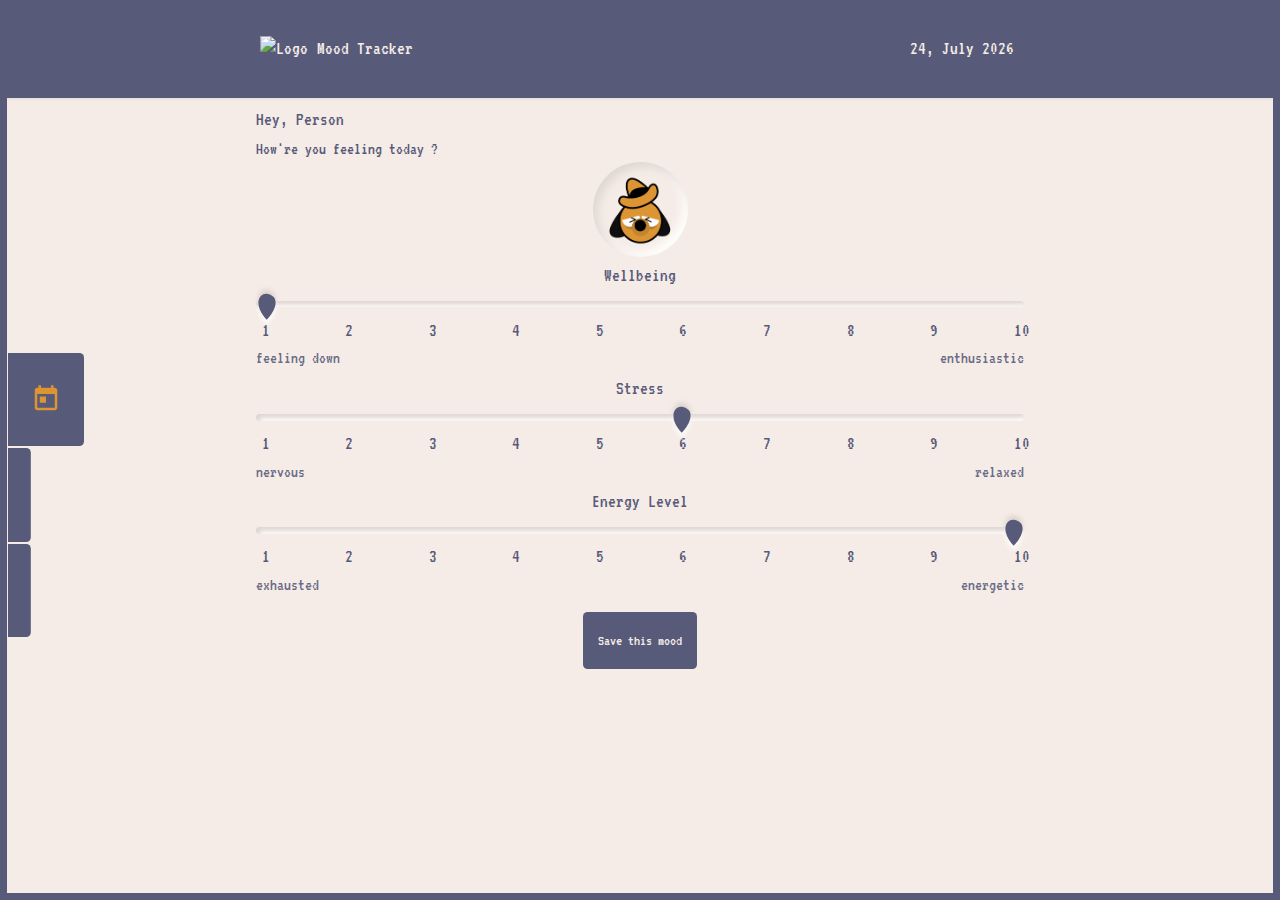
==== index.html @ 9d6a7273 "reduce info height" ====
<!DOCTYPE html><html lang="en"><head>
  <meta charset="UTF-8">
  <meta name="viewport" content="width=device-width, initial-scale=1.0">
  <meta http-equiv="X-UA-Compatible" content="ie=edge">
  <meta name="theme-color" content="#585a79">
  <link rel="stylesheet" href="styles/style.css">
  <meta name="description" content="Track your mood with this web app">

  <title>Mood Tracker</title>
  <link rel="manifest" href="manifest.json">
<!-- 
  <meta name="apple-mobile-web-app-status-bar-style" content="black-translucent" />
  <meta name="apple-mobile-web-app-title" content="Mood Tracker" />
  <meta name="apple-mobile-web-app-capable" content="yes" />
  <link rel="apple-touch-icon" sizes="57x57" href="images/mobile/apple-icon-57x57.png" />
  <link rel="apple-touch-icon" sizes="60x60" href="images/mobile/apple-icon-60x60.png" />
  <link rel="apple-touch-icon" sizes="72x72" href="images/mobile/apple-icon-72x72.png" />
  <link rel="apple-touch-icon" sizes="76x76" href="images/mobile/apple-icon-76x76.png" />
  <link rel="apple-touch-icon" sizes="114x114" href="images/mobile/apple-icon-114x114.png" />
  <link rel="apple-touch-icon" sizes="120x120" href="images/mobile/apple-icon-120x120.png" />
  <link rel="apple-touch-icon" sizes="144x144" href="images/mobile/apple-icon-144x144.png" />
  <link rel="apple-touch-icon" sizes="152x152" href="images/mobile/apple-icon-152x152.png" />
  <link rel="apple-touch-icon" sizes="180x180" href="images/mobile/apple-icon-180x180.png" />
  <link rel="icon" type="image/png" sizes="192x192" href="images/mobile/android-icon-192x192.png" />
  <link rel="icon" type="image/png" sizes="32x32" href="images/mobile/favicon-32x32.png" />
  <link rel="icon" type="image/png" sizes="96x96" href="images/mobile/favicon-96x96.png" />
  <link rel="icon" type="image/png" sizes="16x16" href="images/mobile/favicon-16x16.png" />
  <meta name="msapplication-TileColor" content="#ffffff" />
  <meta name="msapplication-TileImage" content="images/mobile/ms-icon-144x144.png" />

-->
  <link rel="shortcut icon" type="image/x-icon" href="./favicon.ico">
  <link rel="icon" type="image/x-icon" href="./favicon.ico">


   

  <meta property="og:image" content="./images/thumbnail.png">
  <meta property="og:type" content="website">
  <meta property="og:url" content="https://moodtracker.tk">
  <meta property="og:title" content="Mood Tracker">
  <meta property="og:description" content="Track your mood">
  <meta name="twitter:card" content="Mood Tracker">
  <meta name="twitter:site" content="@nelioyann">
  <meta name="twitter:creator" content="@nelioyann">


<link rel="icon" type="image/png" sizes="196x196" href="images/icons/favicon-196.png">

<link rel="apple-touch-icon" href="images/icons/apple-icon-180.png">

<meta name="apple-mobile-web-app-capable" content="yes">

<link rel="apple-touch-startup-image" href="images/icons/apple-splash-2048-2732.jpg" media="(device-width: 1024px) and (device-height: 1366px) and (-webkit-device-pixel-ratio: 2) and (orientation: portrait)">
<link rel="apple-touch-startup-image" href="images/icons/apple-splash-2732-2048.jpg" media="(device-width: 1024px) and (device-height: 1366px) and (-webkit-device-pixel-ratio: 2) and (orientation: landscape)">
<link rel="apple-touch-startup-image" href="images/icons/apple-splash-1668-2388.jpg" media="(device-width: 834px) and (device-height: 1194px) and (-webkit-device-pixel-ratio: 2) and (orientation: portrait)">
<link rel="apple-touch-startup-image" href="images/icons/apple-splash-2388-1668.jpg" media="(device-width: 834px) and (device-height: 1194px) and (-webkit-device-pixel-ratio: 2) and (orientation: landscape)">
<link rel="apple-touch-startup-image" href="images/icons/apple-splash-1536-2048.jpg" media="(device-width: 768px) and (device-height: 1024px) and (-webkit-device-pixel-ratio: 2) and (orientation: portrait)">
<link rel="apple-touch-startup-image" href="images/icons/apple-splash-2048-1536.jpg" media="(device-width: 768px) and (device-height: 1024px) and (-webkit-device-pixel-ratio: 2) and (orientation: landscape)">
<link rel="apple-touch-startup-image" href="images/icons/apple-splash-1668-2224.jpg" media="(device-width: 834px) and (device-height: 1112px) and (-webkit-device-pixel-ratio: 2) and (orientation: portrait)">
<link rel="apple-touch-startup-image" href="images/icons/apple-splash-2224-1668.jpg" media="(device-width: 834px) and (device-height: 1112px) and (-webkit-device-pixel-ratio: 2) and (orientation: landscape)">
<link rel="apple-touch-startup-image" href="images/icons/apple-splash-1620-2160.jpg" media="(device-width: 810px) and (device-height: 1080px) and (-webkit-device-pixel-ratio: 2) and (orientation: portrait)">
<link rel="apple-touch-startup-image" href="images/icons/apple-splash-2160-1620.jpg" media="(device-width: 810px) and (device-height: 1080px) and (-webkit-device-pixel-ratio: 2) and (orientation: landscape)">
<link rel="apple-touch-startup-image" href="images/icons/apple-splash-1284-2778.jpg" media="(device-width: 428px) and (device-height: 926px) and (-webkit-device-pixel-ratio: 3) and (orientation: portrait)">
<link rel="apple-touch-startup-image" href="images/icons/apple-splash-2778-1284.jpg" media="(device-width: 428px) and (device-height: 926px) and (-webkit-device-pixel-ratio: 3) and (orientation: landscape)">
<link rel="apple-touch-startup-image" href="images/icons/apple-splash-1170-2532.jpg" media="(device-width: 390px) and (device-height: 844px) and (-webkit-device-pixel-ratio: 3) and (orientation: portrait)">
<link rel="apple-touch-startup-image" href="images/icons/apple-splash-2532-1170.jpg" media="(device-width: 390px) and (device-height: 844px) and (-webkit-device-pixel-ratio: 3) and (orientation: landscape)">
<link rel="apple-touch-startup-image" href="images/icons/apple-splash-1125-2436.jpg" media="(device-width: 375px) and (device-height: 812px) and (-webkit-device-pixel-ratio: 3) and (orientation: portrait)">
<link rel="apple-touch-startup-image" href="images/icons/apple-splash-2436-1125.jpg" media="(device-width: 375px) and (device-height: 812px) and (-webkit-device-pixel-ratio: 3) and (orientation: landscape)">
<link rel="apple-touch-startup-image" href="images/icons/apple-splash-1242-2688.jpg" media="(device-width: 414px) and (device-height: 896px) and (-webkit-device-pixel-ratio: 3) and (orientation: portrait)">
<link rel="apple-touch-startup-image" href="images/icons/apple-splash-2688-1242.jpg" media="(device-width: 414px) and (device-height: 896px) and (-webkit-device-pixel-ratio: 3) and (orientation: landscape)">
<link rel="apple-touch-startup-image" href="images/icons/apple-splash-828-1792.jpg" media="(device-width: 414px) and (device-height: 896px) and (-webkit-device-pixel-ratio: 2) and (orientation: portrait)">
<link rel="apple-touch-startup-image" href="images/icons/apple-splash-1792-828.jpg" media="(device-width: 414px) and (device-height: 896px) and (-webkit-device-pixel-ratio: 2) and (orientation: landscape)">
<link rel="apple-touch-startup-image" href="images/icons/apple-splash-1242-2208.jpg" media="(device-width: 414px) and (device-height: 736px) and (-webkit-device-pixel-ratio: 3) and (orientation: portrait)">
<link rel="apple-touch-startup-image" href="images/icons/apple-splash-2208-1242.jpg" media="(device-width: 414px) and (device-height: 736px) and (-webkit-device-pixel-ratio: 3) and (orientation: landscape)">
<link rel="apple-touch-startup-image" href="images/icons/apple-splash-750-1334.jpg" media="(device-width: 375px) and (device-height: 667px) and (-webkit-device-pixel-ratio: 2) and (orientation: portrait)">
<link rel="apple-touch-startup-image" href="images/icons/apple-splash-1334-750.jpg" media="(device-width: 375px) and (device-height: 667px) and (-webkit-device-pixel-ratio: 2) and (orientation: landscape)">
<link rel="apple-touch-startup-image" href="images/icons/apple-splash-640-1136.jpg" media="(device-width: 320px) and (device-height: 568px) and (-webkit-device-pixel-ratio: 2) and (orientation: portrait)">
<link rel="apple-touch-startup-image" href="images/icons/apple-splash-1136-640.jpg" media="(device-width: 320px) and (device-height: 568px) and (-webkit-device-pixel-ratio: 2) and (orientation: landscape)">
<!-- Favicomatic -->

<link rel="icon" type="image/png" href="favicon-32x32.png" sizes="32x32" />
<link rel="icon" type="image/png" href="favicon-16x16.png" sizes="16x16" />
</head>

<body class="flex flex-ai-c flex-jc-c">
  <div class="container flex flex-d-c">
    <header class="header container__section flex flex-jc-c">
      <div class="header__banner flex flex-ai-c flex-jc-sb">
        <div class="header__banner__logo flex flex-ai-c">
          <img data-tab="today" class="header__banner__logo__image nav__link" src="./images/logo.svg" alt="Logo">
          <h1 class="header__banner__logo__brand ">Mood Tracker</h1>
        </div>
        <div class="header__banner__date logo_text header_date"></div>
      </div>

    </header>


    <main class="main flex flex-d-c flex-ai-c container__section">
      <div class="tabs tab-primary tab__today flex flex-d-c">
        <div class="tab__today__overlay">
          <div class="quote overlay_contents">
            <h4 class="quote__headings">Quote of the day</h4>
            <blockquote class="quote__citation"></blockquote>
            <div class="quote__author overlay_author">----</div>
            <span class="quote__close close_overlay">x</span>
          </div>
          <!-- <iframe src='https://my.spline.design/thisisfine-4e3aa9057db4171671eb6fd4aec4f048/' frameborder='0' width='100%' height='100%'></iframe> -->
        </div>
        
        <div class="tab__today__greetings header_contents">
          <div class="greetings">
            <h1 class="greetings__title hide-for-mobile-small">
              Hey, <span class="greetings__title__pseudo">-----</span>
            </h1>
            <span class="greetings__text"> How're you feeling today ?</span>
          </div>
          
        </div>
        <div class="mood__preview">
          <div id="mood_images" class="mood__preview__images">
            <img class="mood__image" src="./images/dog1.png" alt="dog1">
            <img class="mood__image" src="./images/dog2.png" alt="dog2">
            <img class="mood__image" src="./images/dog3.png" alt="dog3">
            <img class="mood__image" src="./images/dog4.png" alt="dog4">
            <img class="mood__image" src="./images/dog5.png" alt="dog5">
            <img class="mood__image" src="./images/dog6.png" alt="dog6">
            <img class="mood__image" src="./images/dog7.png" alt="dog7">
            <img class="mood__image" src="./images/dog8.png" alt="dog8">
            <img class="mood__image" src="./images/dog9.png" alt="dog9">
            <img class="mood__image" src="./images/dog10.png" alt="dog10">
          </div>
        </div>
        <form class="mood__form">
          <div class="sliders">
            <label class="sliders__question" for="wellness">Wellbeing</label>
            <input class="sliders__input wellness" type="range" value="1" name="wellness" id="wellness" min="1" max="10" step="1">
            <ul class="sliders__numbers flex flex-jc-sb">
              <li>1</li>
              <li>2</li>
              <li>3</li>
              <li>4</li>
              <li>5</li>
              <li>6</li>
              <li>7</li>
              <li>8</li>
              <li>9</li>
              <li>10</li>
            </ul>
            <div class="sliders__labels flex flex-jc-sb">
              <span>feeling down</span>
              <span>enthusiastic</span>
            </div>
            <label class="sliders__question" for="stability">Stress</label>
            <input class="sliders__input slider stability" type="range" name="stability" id="stability" min="1" max="10" step="1">
            <ul class="sliders__numbers flex flex-jc-sb">
              <li>1</li>
              <li>2</li>
              <li>3</li>
              <li>4</li>
              <li>5</li>
              <li>6</li>
              <li>7</li>
              <li>8</li>
              <li>9</li>
              <li>10</li>
            </ul>
            <div class="sliders__labels flex flex-jc-sb">
              <span>nervous</span>
              <span>relaxed</span>
            </div>
            <label class="sliders__question" for="construction">Energy Level</label>
            <input class="sliders__input construction" type="range" name="construction" value="10" id="construction" min="1" max="10" step="1">
            <ul class="sliders__numbers flex flex-jc-sb">
              <li>1</li>
              <li>2</li>
              <li>3</li>
              <li>4</li>
              <li>5</li>
              <li>6</li>
              <li>7</li>
              <li>8</li>
              <li>9</li>
              <li>10</li>
            </ul>
            <div class="sliders__labels flex flex-jc-sb">
              <span>exhausted</span>
              <span>energetic</span>
            </div>
            
          </div>
          <button class="mood__form__button">Save this mood</button>
        </form>
      </div>
      <div class="tabs tab-secondary tab__history">
        <div class="tabs__content tab__history__contents">
          No entry yet for this month. Save your mood today to see more details here
        </div>
      </div>
      <div class="tabs tab-secondary tab__info">
        <div class="tabs__content">

          <h4>
            The current pseudo is 
            <span class="tab__info__pseudo_text">Moody</span>
            <form class="tab__info__pseudo_form">
              <input type="text" class="tab__info__pseudo_input" placeholder="insert">
            </form>
            <div>

              Can I change it?
            </div>
          </h4>
          <p>
            You can change your pseudo by clicking on the underlined alias above 
          </p>
          <p>The results of this mood tracker are for reference only and do not rely on any scientific findings. </p>
          <!-- <h4>Community (coming soon)</h4> -->
          <!-- <p>Share your mood and see how others feel today</p> -->
          <h4>Install this app on your device </h4>
          <h5>On Android or Desktop</h5>
          <div class="pwa_access">
            <button class="pwa_access__button install_prompt">Install on device</button>
            <button class="pwa_access__button push_prompt">Allow Push Notifications</button>
          </div>
          <h5>On IOS</h5>
          <ol>
            <li>Tap the Share button in Safari.</li>
            <li>Tap the icon labeled "Add to Home Screen"</li>
          </ol>
          
          <h4>Copyright</h4>
          <p>© 2020-2021 <a class="copyright__link highlighted" rel="noopener" target="_blank" href="https://yannicknana.fr">Yannick Nana</a>.  All rights reserved.</p>
        </div>
      </div>
      <!-- <canvas class="weekChart"></canvas> -->
    </main>

    <nav class="navigation container__section">
      <div class="nav__link flex flex-d-c flex-ai-c flex-jc-c nav__link--active nav__link__today" data-tab="today">
        <svg class="nav__icon" data-tab="today" xmlns="http://www.w3.org/2000/svg" height="24" viewBox="0 0 24 24" width="24"><path d="M0 0h24v24H0z" fill="none"></path><path d="M19 3h-1V1h-2v2H8V1H6v2H5c-1.11 0-1.99.9-1.99 2L3 19c0 1.1.89 2 2 2h14c1.1 0 2-.9 2-2V5c0-1.1-.9-2-2-2zm0 16H5V8h14v11zM7 10h5v5H7z"></path></svg>
        <span class="nav__text" data-tab="today">Today</span>
      </div>
      <div class="nav__link flex flex-d-c flex-ai-c flex-jc-c nav__link__history" data-tab="history">
        <svg class="nav__icon" data-tab="history" xmlns="http://www.w3.org/2000/svg" enable-background="new 0 0 24 24" height="24" viewBox="0 0 24 24" width="24"><g><rect fill="none" height="24" width="24"></rect></g><g><g><g><path d="M23,8c0,1.1-0.9,2-2,2c-0.18,0-0.35-0.02-0.51-0.07l-3.56,3.55C16.98,13.64,17,13.82,17,14c0,1.1-0.9,2-2,2s-2-0.9-2-2 c0-0.18,0.02-0.36,0.07-0.52l-2.55-2.55C10.36,10.98,10.18,11,10,11s-0.36-0.02-0.52-0.07l-4.55,4.56C4.98,15.65,5,15.82,5,16 c0,1.1-0.9,2-2,2s-2-0.9-2-2s0.9-2,2-2c0.18,0,0.35,0.02,0.51,0.07l4.56-4.55C8.02,9.36,8,9.18,8,9c0-1.1,0.9-2,2-2s2,0.9,2,2 c0,0.18-0.02,0.36-0.07,0.52l2.55,2.55C14.64,12.02,14.82,12,15,12s0.36,0.02,0.52,0.07l3.55-3.56C19.02,8.35,19,8.18,19,8 c0-1.1,0.9-2,2-2S23,6.9,23,8z"></path></g></g></g></svg>
        <span class="nav__text" data-tab="history">History</span>
      </div>
      <div class="nav__link flex flex-d-c flex-ai-c flex-jc-c nav__link__info" data-tab="info">
        <svg class="nav__icon" data-tab="info" xmlns="http://www.w3.org/2000/svg" height="24" viewBox="0 0 24 24" width="24"><path d="M0 0h24v24H0z" fill="none"></path><path d="M12 2C6.48 2 2 6.48 2 12s4.48 10 10 10 10-4.48 10-10S17.52 2 12 2zm1 15h-2v-6h2v6zm0-8h-2V7h2v2z"></path></svg>
        <span class="nav__text" data-tab="info">Info</span>
      </div>

    </nav>
  </div>
  <!-- The core Firebase JS SDK is always required and must be listed first -->
<script src="https://www.gstatic.com/firebasejs/7.19.1/firebase-app.js"></script>

<!-- TODO: Add SDKs for Firebase products that you want to use
     https://firebase.google.com/docs/web/setup#available-libraries -->
<!-- <script src="https://www.gstatic.com/firebasejs/7.19.1/firebase-analytics.js"></script> -->

<script>
  // Your web app's Firebase configuration
  var firebaseConfig = {
    apiKey: "AIzaSyCIVRHzGGcAbhPeOzAudc_d3sImjZaZi4A",
    authDomain: "mood-tracker-f7525.firebaseapp.com",
    databaseURL: "https://mood-tracker-f7525.firebaseio.com",
    projectId: "mood-tracker-f7525",
    storageBucket: "mood-tracker-f7525.appspot.com",
    messagingSenderId: "425666970841",
    appId: "1:425666970841:web:a3d7d02accd44c4774eac8",
    measurementId: "G-JX0FQ9QLYF"
  };
  // Initialize Firebase
  firebase.initializeApp(firebaseConfig);
  // firebase.analytics();
</script>
  <script defer="" src="./scripts/app.js"></script>
  <script defer="" src="./scripts/dependencies/chart.min.js"></script>
  <script defer="" src="./scripts/script.js"></script>
  <script defer="" src="./scripts/quotes.js"></script>
  <script defer="" src="./scripts/push.js"></script>



</body></html>
---- styles/style.css ----
@font-face {
  font-family: "Patrick Hand";
  src: url(../fonts/patrick.ttf);
  font-display: swap;
}

@font-face {
  font-family: "Roboto";
  src: url(../fonts/roboto.ttf);
  font-display: swap;
}

@font-face {
  font-family: "VT323";
  src: url(../fonts/VT323-Regular.ttf);
  font-display: swap;
}

@font-face {
  font-family: "PTSans";
  src: url(../fonts/PTSans-Regular.ttf);
  font-display: swap;
}

@media screen and (min-width: 320px) {
  :root {
    font-size: 14px;
  }
}

@media screen and (min-width: 375px) {
  :root {
    font-size: 16px;
  }
}

@media screen and (min-width: 768px) {
  :root {
    font-size: 18px;
  }
}

@media screen and (min-width: 1024px) {
  :root {
    font-size: 19px;
  }
}

*, *::before, *::after {
  -webkit-box-sizing: border-box;
          box-sizing: border-box;
}

html {
  overflow-x: hidden;
  margin: 0;
  padding: 0;
}

body {
  margin: 0;
  padding: 0;
  line-height: 1.4;
  width: 100vw;
  overflow: hidden;
  min-height: 100vh;
  color: #f5ece7;
  background-color: #585a79;
}

.flex {
  display: -webkit-box;
  display: -ms-flexbox;
  display: flex;
}

.flex-jc-c {
  -webkit-box-pack: center;
      -ms-flex-pack: center;
          justify-content: center;
}

.flex-jc-sb {
  -webkit-box-pack: justify;
      -ms-flex-pack: justify;
          justify-content: space-between;
}

.flex-ai-c {
  -webkit-box-align: center;
      -ms-flex-align: center;
          align-items: center;
}

.flex-d-c {
  -webkit-box-orient: vertical;
  -webkit-box-direction: normal;
      -ms-flex-direction: column;
          flex-direction: column;
}

button {
  border: none;
}

ul {
  padding: 0;
  list-style-type: none;
}

button, .button {
  font-family: VT323, cursive;
  position: relative;
  display: inline-block;
  padding: 0.8rem 2rem;
  border: 0;
  border-radius: 50px;
  cursor: pointer;
  background-color: #585a79;
  color: #f5ece7;
  font-weight: 400;
  -webkit-transition: opacity 300ms ease-in-out;
  transition: opacity 300ms ease-in-out;
  overflow: hidden;
}

button::before, .button::before {
  content: "";
  position: absolute;
  top: 0;
  right: 0;
  bottom: 0;
  left: 0;
  background-color: rgba(255, 255, 255, 0.25);
  opacity: 0;
  -webkit-transition: opacity 150ms ease-in-out;
  transition: opacity 150ms ease-in-out;
}

button:hover::before, .button:hover::before {
  opacity: 1;
}

@media screen and (max-width: 375px) {
  .hide-for-mobile {
    display: none;
  }
}

@media screen and (max-width: 320px) {
  .hide-for-mobile-small {
    display: none;
  }
}

@media screen and (min-width: 1024px) {
  .hide-for-desktop {
    display: none;
  }
}

.header {
  background-color: #585a79;
  color: #f5ece7;
  top: 0;
  width: 100%;
  -webkit-box-shadow: 0 1px 3px rgba(88, 90, 121, 0.1);
          box-shadow: 0 1px 3px rgba(88, 90, 121, 0.1);
  position: sticky;
  position: -webkit-sticky;
  padding: 1em;
}

.header__banner {
  width: 100%;
}

.header__banner__logo {
  padding: 0.2em;
}

.header__banner__logo__image {
  width: 3em;
  cursor: pointer;
}

.header__banner__logo__brand {
  font-size: 1em;
  font-weight: lighter;
  font-family: VT323, cursive;
}

.header__banner__date {
  padding: 0 10px;
}

.main {
  -webkit-box-flex: 1;
      -ms-flex-positive: 1;
          flex-grow: 1;
  position: relative;
  padding: 0em 2em;
  border-right: 0.4em solid #585a79;
  border-left: 0.4em solid #585a79;
}

@media screen and (min-width: 1024px) {
  .main {
    border-bottom: 0.4em solid #585a79;
    border-right: 0.4em solid #585a79;
  }
}

.main .tabs {
  width: 100%;
  padding-top: 0.5em;
}

.main .tabs__content {
  width: 100%;
  margin: auto;
}

.main .tab-secondary {
  display: none;
}

.main .tab__today__overlay {
  position: absolute;
  height: 100%;
  width: 100%;
  top: 0;
  left: 0;
  display: none;
  z-index: 5;
  -webkit-backdrop-filter: blur(5px);
          backdrop-filter: blur(5px);
  background-color: rgba(88, 90, 121, 0.25);
}

.main .tab__today__overlay iframe {
  width: 50%;
  max-width: 300px;
  height: 50%;
  margin: auto;
}

.main .tab__today__overlay .quote {
  top: 20%;
  left: 50%;
  background-color: #f5ece7;
  color: #585a79;
  width: -webkit-max-content;
  width: -moz-max-content;
  width: max-content;
  max-width: 90vw;
  -webkit-transform: translate(-50%, -50%);
          transform: translate(-50%, -50%);
  border-radius: 3px;
  position: relative;
  padding: 1.5em;
  text-align: center;
}

.main .tab__today__overlay .quote__headings {
  display: block;
  margin: auto;
  background-color: #585a79;
  color: #f5ece7;
  width: -webkit-max-content;
  width: -moz-max-content;
  width: max-content;
  padding: 0.1em 0.3em;
}

.main .tab__today__overlay .quote__citation {
  font-family: VT323, cursive;
  margin: 1em 0 0;
}

.main .tab__today__overlay .quote__author {
  font-size: 0.8rem;
  text-transform: uppercase;
  color: #585a79;
  opacity: 0.8;
  width: 100%;
  text-align: center;
}

.main .tab__today__overlay .quote__close {
  position: absolute;
  top: 0.5em;
  right: 1em;
  border-radius: 5px;
  color: #f5ece7;
  height: 22px;
  width: 22px;
  opacity: 0.7;
  cursor: pointer;
}

.main .tab__today__overlay .quote__close::before, .main .tab__today__overlay .quote__close::after {
  position: absolute;
  left: 15px;
  content: " ";
  height: 23px;
  width: 2px;
  background-color: #333;
}

.main .tab__today__overlay .quote__close::before {
  -webkit-transform: rotate(45deg);
          transform: rotate(45deg);
}

.main .tab__today__overlay .quote__close::after {
  -webkit-transform: rotate(-45deg);
          transform: rotate(-45deg);
}

.main .tab__today__greetings .greetings__title {
  font-size: 1rem;
  font-weight: lighter;
  margin: 0 0 0.1em;
  font-family: VT323, cursive;
}

.main .tab__today__greetings .greetings__text {
  font-family: VT323, cursive;
  font-size: 0.9rem;
}

.main .tab__today .mood__preview {
  width: 5em;
  height: 5em;
  border-radius: 50%;
  overflow: hidden;
  position: relative;
  background: #f5ece7;
  padding: 0.5em;
  margin: auto;
  -webkit-box-shadow: inset 5px 5px 10px #dfd7d2, inset -5px -5px 10px #fffffc;
          box-shadow: inset 5px 5px 10px #dfd7d2, inset -5px -5px 10px #fffffc;
}

.main .tab__today .mood__preview__images {
  width: 5em;
  height: 5em;
  display: -ms-grid;
  display: grid;
  grid-auto-flow: column;
  gap: 1em;
  margin: 0 auto;
  -webkit-transition: 0.6s;
  transition: 0.6s;
}

.main .tab__today .mood__preview__images .mood__image {
  width: 4em;
  height: 4em;
  border-radius: 5px;
  -webkit-animation: shake;
          animation: shake;
  -webkit-animation-duration: 0.5s;
          animation-duration: 0.5s;
  -webkit-animation-timing-function: ease;
          animation-timing-function: ease;
  -webkit-animation-iteration-count: 1;
          animation-iteration-count: 1;
}

.main .tab__today .mood__form .sliders__question {
  margin-top: 0.3em;
  font-size: 1em;
  font-weight: 300;
  display: block;
  text-align: center;
}

.main .tab__today .mood__form .sliders__input {
  -webkit-appearance: none;
  width: 100%;
  height: 0.5em;
  border-radius: 5px;
  background: #f5ece7;
  -webkit-box-shadow: inset 3px 3px 5px #ddd4d0, inset -3px -3px 5px #fffffe;
          box-shadow: inset 3px 3px 5px #ddd4d0, inset -3px -3px 5px #fffffe;
  outline: 0;
  margin: 0;
  cursor: pointer;
}

.main .tab__today .mood__form .sliders__input::-webkit-slider-thumb {
  -webkit-appearance: none;
  appearance: none;
  width: 1.6em;
  height: 1.6em;
  border-radius: 0% 100% 47% 53% / 0% 62% 38% 100%;
  -webkit-box-shadow: 0 0 2px rgba(0, 0, 0, 0.5);
          box-shadow: 0 0 2px rgba(0, 0, 0, 0.5);
  outline: none;
  background: #585a79;
  -webkit-transform: rotate(-135deg);
          transform: rotate(-135deg);
  cursor: pointer;
  -webkit-box-shadow: 3px 3px 5px #ddd4d0, -3px -3px 5px #fffffe;
          box-shadow: 3px 3px 5px #ddd4d0, -3px -3px 5px #fffffe;
}

.main .tab__today .mood__form .sliders__input::-moz-range-thumb {
  width: 1.6em;
  height: 1.6em;
  border-radius: 0% 100% 47% 53% / 0% 62% 38% 100%;
  cursor: pointer;
  background: #f5ece7;
  box-shadow: inset 3px 3px 5px #ddd4d0, inset -3px -3px 5px #fffffe;
  outline: 0;
  margin: 0;
}

.main .tab__today .mood__form .sliders__numbers {
  margin: 0.1em 0 0.1em 0.3em;
  padding: 0;
  list-style-type: none;
  width: 100%;
}

.main .tab__today .mood__form .sliders__labels {
  color: rgba(88, 90, 121, 0.9);
  font-size: 0.9em;
  padding: 0;
  margin-bottom: 0.2em;
  width: 100%;
}

.main .tab__today .mood__form__button {
  display: block;
  border-radius: 0.3em;
  margin: 1em auto 0;
  padding: 1.4em 1em;
  font-size: 0.8em;
}

.main .tab__history__contents .month_history .month_title {
  font-weight: 400;
}

.main .tab__history__contents .month_history .days_cards_slider {
  display: -webkit-box;
  display: -ms-flexbox;
  display: flex;
  margin-bottom: 1em;
  overflow-x: auto;
  padding: 1em 0em;
  width: 100%;
  -webkit-overflow-scrolling: touch;
}

.main .tab__history__contents .month_history .days_cards_slider .day_card {
  background-color: #f5ece7;
  color: #585a79;
  margin: 0em 0.2em;
  padding: 0.2em 0.5em;
  border-radius: 0.3em;
  text-align: center;
  -webkit-box-shadow: 2px 3px 6px 0px rgba(0, 0, 0, 0.3);
          box-shadow: 2px 3px 6px 0px rgba(0, 0, 0, 0.3);
}

.main .tab__history__contents .month_history .days_cards_slider .day_card.current_day {
  background-color: #585a79;
  color: #f5ece7;
  -webkit-transform: translateY(-0.5em);
          transform: translateY(-0.5em);
}

.main .tab__history__contents .month_history .days_cards_slider .day_card .day_title,
.main .tab__history__contents .month_history .days_cards_slider .day_card .date_number {
  color: inherit;
}

.main .tab__history__contents .month_history .days_cards_slider .day_card .day_face .day_img {
  height: 2em;
  -webkit-animation: shake;
          animation: shake;
  -webkit-animation-duration: 0.5s;
          animation-duration: 0.5s;
  -webkit-animation-timing-function: ease;
          animation-timing-function: ease;
  -webkit-animation-iteration-count: 0;
          animation-iteration-count: 0;
}

.main .tab__history__contents .chartContainer {
  height: 50vh;
}

.main .tab__info #container > a.spline-watermark {
  display: none;
}

.main .tab__info__pseudo_text, .main .tab__info .highlighted {
  color: #f5ece7;
  background-color: #585a79;
  padding: 1px 6px;
  border-radius: 0.2em;
  cursor: pointer;
  display: none;
  text-decoration: underline;
}

.main .tab__info__pseudo_form {
  display: inline-block;
  width: 2em;
}

.main .tab__info__pseudo_input {
  border: none;
  outline: 0;
  color: inherit;
  font-size: 1em;
  font-family: inherit;
  max-width: 7em;
  padding: 5px 6px;
  border-radius: 1em;
  background: #f5ece7;
  -webkit-box-shadow: inset 2px 2px 3px #cbc4c0, inset -2px -2px 3px #fff;
          box-shadow: inset 2px 2px 3px #cbc4c0, inset -2px -2px 3px #fff;
}

.main .tab__info .pwa_access__button {
  text-decoration: none;
  cursor: pointer;
  font-size: 0.8em;
}

.main .tab__info .pwa_access .install_prompt, .main .tab__info .pwa_access .push_prompt {
  padding: 0.4em 1em;
}

.main .tab__info .copyright__link {
  display: inline-block;
  text-decoration: none;
  font-weight: lighter;
}

.navigation {
  position: fixed;
  bottom: 0;
  width: 100%;
  height: 5em;
  display: -webkit-box;
  display: -ms-flexbox;
  display: flex;
  overflow-x: auto;
}

@media screen and (min-width: 1024px) {
  .navigation {
    position: absolute;
    -webkit-box-orient: vertical;
    -webkit-box-direction: normal;
        -ms-flex-direction: column;
            flex-direction: column;
    height: 15em;
    max-width: 4em;
    left: 0.4em;
    top: 10vh;
    padding: 0;
    gap: 0.1em 0em;
  }
}

.navigation .nav__link {
  background-color: #585a79;
  -webkit-box-flex: 1;
      -ms-flex-positive: 1;
          flex-grow: 1;
  min-width: 4em;
  overflow: hidden;
  white-space: nowrap;
  font-size: 0.8em;
  color: #f5ece7;
  fill: #f5ece7;
  text-decoration: none;
  cursor: pointer;
  -webkit-tap-highlight-color: transparent;
  -webkit-transition: all 0.3s ease-in-out;
  transition: all 0.3s ease-in-out;
}

.navigation .nav__link .nav__icon {
  width: 30px;
  height: 30px;
}

@media screen and (min-width: 1024px) {
  .navigation .nav__link {
    -webkit-transform: translateX(-70%);
            transform: translateX(-70%);
    border-radius: 0 0.3em 0.3em 0;
  }
}

.navigation div.nav__link:hover {
  color: #DD9534;
  fill: #DD9534;
}

@media screen and (min-width: 1024px) {
  .navigation div.nav__link:hover {
    -webkit-transform: translateX(0%);
            transform: translateX(0%);
  }
}

.navigation div.nav__link--active {
  fill: #DD9534;
  color: #f3d9b7;
}

@media screen and (min-width: 1024px) {
  .navigation div.nav__link--active {
    -webkit-transform: translateX(0%);
            transform: translateX(0%);
  }
}

.navigation .nav__text {
  font-size: 1em;
  display: none;
}

@-webkit-keyframes shake {
  2% {
    -webkit-transform: translate(0, 0) rotate(0.5deg);
            transform: translate(0, 0) rotate(0.5deg);
  }
  10% {
    -webkit-transform: translate(0, 0) rotate(0.5deg);
            transform: translate(0, 0) rotate(0.5deg);
  }
  30% {
    -webkit-transform: translate(0, 0) rotate(5.5deg);
            transform: translate(0, 0) rotate(5.5deg);
  }
  50% {
    -webkit-transform: translate(0, 0) rotate(-3.5deg);
            transform: translate(0, 0) rotate(-3.5deg);
  }
  70% {
    -webkit-transform: translate(0, 0) rotate(1.5deg);
            transform: translate(0, 0) rotate(1.5deg);
  }
  90% {
    -webkit-transform: translate(0, 0) rotate(-2.5deg);
            transform: translate(0, 0) rotate(-2.5deg);
  }
  0%,
  100% {
    -webkit-transform: translate(0, 0) rotate(0);
            transform: translate(0, 0) rotate(0);
  }
}

@keyframes shake {
  2% {
    -webkit-transform: translate(0, 0) rotate(0.5deg);
            transform: translate(0, 0) rotate(0.5deg);
  }
  10% {
    -webkit-transform: translate(0, 0) rotate(0.5deg);
            transform: translate(0, 0) rotate(0.5deg);
  }
  30% {
    -webkit-transform: translate(0, 0) rotate(5.5deg);
            transform: translate(0, 0) rotate(5.5deg);
  }
  50% {
    -webkit-transform: translate(0, 0) rotate(-3.5deg);
            transform: translate(0, 0) rotate(-3.5deg);
  }
  70% {
    -webkit-transform: translate(0, 0) rotate(1.5deg);
            transform: translate(0, 0) rotate(1.5deg);
  }
  90% {
    -webkit-transform: translate(0, 0) rotate(-2.5deg);
            transform: translate(0, 0) rotate(-2.5deg);
  }
  0%,
  100% {
    -webkit-transform: translate(0, 0) rotate(0);
            transform: translate(0, 0) rotate(0);
  }
}

.container__section {
  margin: auto;
  width: 100%;
}

.container {
  min-height: 100vh;
  width: 100%;
  background-color: #f5ece7;
}

body {
  background-color: #585a79;
  min-height: 100vh;
  font-family: VT323, cursive;
  color: #585a79;
  -moz-user-select: none;
   -ms-user-select: none;
       user-select: none;
  -webkit-user-select: none;
  -webkit-tap-highlight-color: transparent;
  -webkit-touch-callout: none;
}

@media screen and (min-width: 375px) {
  .tabs, .header__banner {
    max-width: 768px;
  }
}

@media screen and (min-width: 768px) {
  .tabs, .header__banner {
    max-width: 768px;
  }
}

@media screen and (min-width: 1024px) {
  .tabs, .header__banner {
    max-width: 768px;
  }
}
/*# sourceMappingURL=style.css.map */
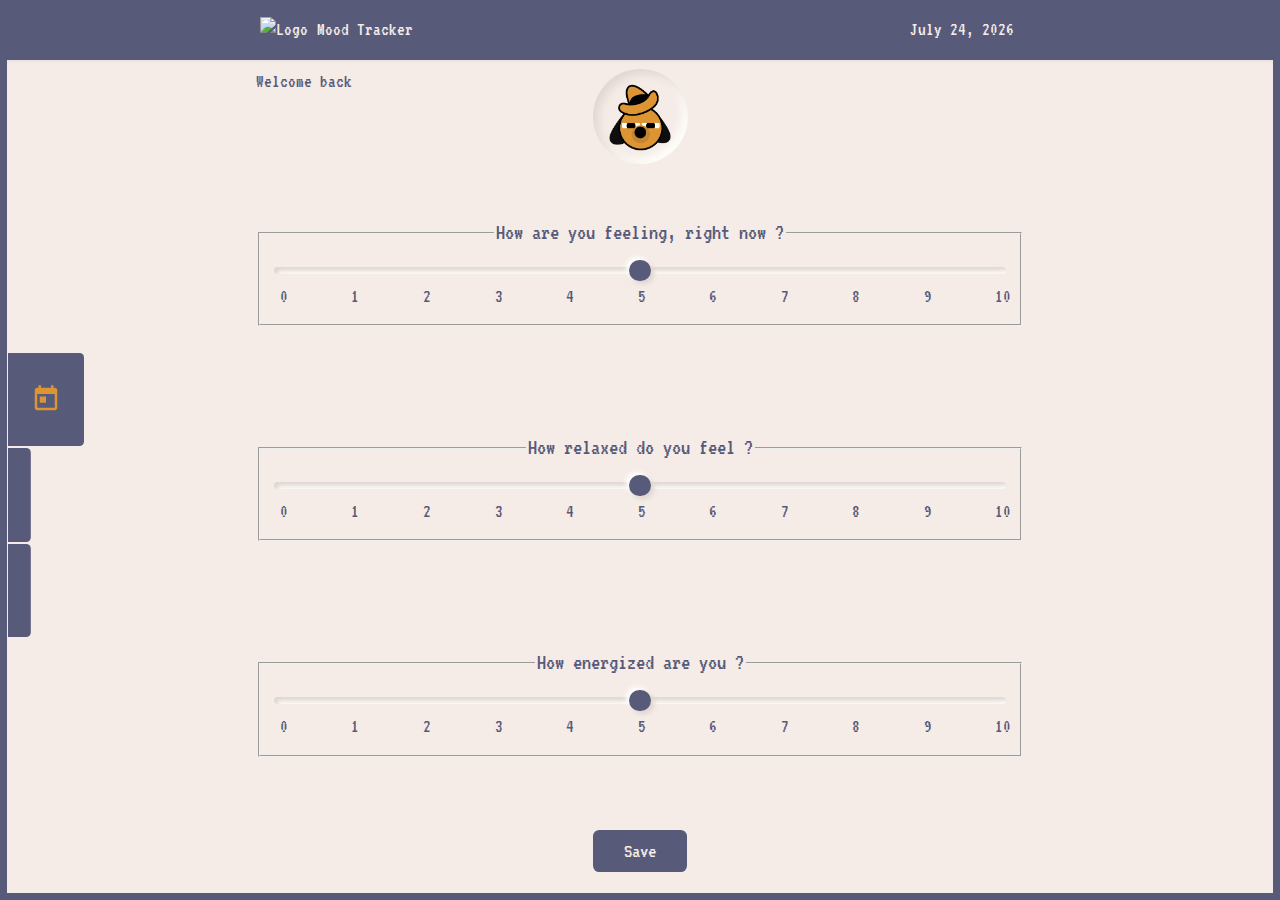
==== commit 052ad1f6: "new dog added" ====
--- a/index.html
+++ b/index.html
@@ -104,6 +104,7 @@
             <h4 class="quote__headings">Quote of the day</h4>
             <blockquote class="quote__citation"></blockquote>
             <div class="quote__author overlay_author">----</div>
+            <video autoplay loop width="250" src="./images/brain.mp4"></video>
             <span class="quote__close close_overlay">x</span>
           </div>
           <!-- <iframe src='https://my.spline.design/thisisfine-4e3aa9057db4171671eb6fd4aec4f048/' frameborder='0' width='100%' height='100%'></iframe> -->
@@ -112,14 +113,15 @@
         <div class="tab__today__greetings header_contents">
           <div class="greetings">
             <h1 class="greetings__title hide-for-mobile-small">
-              Hey, <span class="greetings__title__pseudo">-----</span>
+              Welcome back <span class="greetings__title__pseudo">-----</span>
             </h1>
-            <span class="greetings__text"> How're you feeling today ?</span>
+            <span class="greetings__text"> How're you feeling today ? </span>
           </div>
           
         </div>
         <div class="mood__preview">
           <div id="mood_images" class="mood__preview__images">
+            <img class="mood__image" src="./images/dog0.png" alt="dog0">
             <img class="mood__image" src="./images/dog1.png" alt="dog1">
             <img class="mood__image" src="./images/dog2.png" alt="dog2">
             <img class="mood__image" src="./images/dog3.png" alt="dog3">
@@ -134,63 +136,76 @@
         </div>
         <form class="mood__form">
           <div class="sliders">
-            <label class="sliders__question" for="wellness">Wellbeing</label>
-            <input class="sliders__input wellness" type="range" value="1" name="wellness" id="wellness" min="1" max="10" step="1">
-            <ul class="sliders__numbers flex flex-jc-sb">
-              <li>1</li>
-              <li>2</li>
-              <li>3</li>
-              <li>4</li>
-              <li>5</li>
-              <li>6</li>
-              <li>7</li>
-              <li>8</li>
-              <li>9</li>
-              <li>10</li>
-            </ul>
-            <div class="sliders__labels flex flex-jc-sb">
-              <span>feeling down</span>
-              <span>enthusiastic</span>
-            </div>
-            <label class="sliders__question" for="stability">Stress</label>
-            <input class="sliders__input slider stability" type="range" name="stability" id="stability" min="1" max="10" step="1">
-            <ul class="sliders__numbers flex flex-jc-sb">
-              <li>1</li>
-              <li>2</li>
-              <li>3</li>
-              <li>4</li>
-              <li>5</li>
-              <li>6</li>
-              <li>7</li>
-              <li>8</li>
-              <li>9</li>
-              <li>10</li>
-            </ul>
-            <div class="sliders__labels flex flex-jc-sb">
-              <span>nervous</span>
-              <span>relaxed</span>
-            </div>
-            <label class="sliders__question" for="construction">Energy Level</label>
-            <input class="sliders__input construction" type="range" name="construction" value="10" id="construction" min="1" max="10" step="1">
-            <ul class="sliders__numbers flex flex-jc-sb">
-              <li>1</li>
-              <li>2</li>
-              <li>3</li>
-              <li>4</li>
-              <li>5</li>
-              <li>6</li>
-              <li>7</li>
-              <li>8</li>
-              <li>9</li>
-              <li>10</li>
-            </ul>
-            <div class="sliders__labels flex flex-jc-sb">
-              <span>exhausted</span>
-              <span>energetic</span>
-            </div>
+            <fieldset>
+
+              <legend class="sliders__question" for="wellness"> How are you feeling, right now ? </legend>
+              <input class="sliders__input wellness" type="range" value="5" name="wellness" id="wellness" min="0" max="10" step="1">
+              <ul class="sliders__numbers flex flex-jc-sb">
+                <li>0</li>
+                <li>1</li>
+                <li>2</li>
+                <li>3</li>
+                <li>4</li>
+                <li>5</li>
+                <li>6</li>
+                <li>7</li>
+                <li>8</li>
+                <li>9</li>
+                <li>10</li>
+              </ul>
+              <div class="sliders__labels flex flex-jc-sb">
+                <span>feeling down</span>
+                <span>enthusiastic</span>
+              </div>
+            </fieldset>
+
+            <fieldset>
+
+              <legend class="sliders__question" for="stability">  How relaxed do you feel ?  </legend>
+              <input class="sliders__input slider stability" type="range" value="5" name="stability" id="stability" min="0" max="10" step="1">
+              <ul class="sliders__numbers flex flex-jc-sb">
+                <li>0</li>
+                <li>1</li>
+                <li>2</li>
+                <li>3</li>
+                <li>4</li>
+                <li>5</li>
+                <li>6</li>
+                <li>7</li>
+                <li>8</li>
+                <li>9</li>
+                <li>10</li>
+              </ul>
+              <div class="sliders__labels flex flex-jc-sb">
+                <span>nervous</span>
+                <span>relaxed</span>
+              </div>
+            </fieldset>
+            <fieldset>
+
+              <legend class="sliders__question" for="construction"> How energized are you ? </legend>
+              <input class="sliders__input construction" type="range" name="construction" value="5" id="construction" min="0" max="10" step="1">
+              <ul class="sliders__numbers flex flex-jc-sb">
+                <li>0</li>
+                <li>1</li>
+                <li>2</li>
+                <li>3</li>
+                <li>4</li>
+                <li>5</li>
+                <li>6</li>
+                <li>7</li>
+                <li>8</li>
+                <li>9</li>
+                <li>10</li>
+              </ul>
+              <div class="sliders__labels flex flex-jc-sb">
+                <span>exhausted</span>
+                <span>energetic</span>
+              </div>
+            </fieldset>
             
           </div>
-          <button class="mood__form__button">Save this mood</button>
+          <button class="mood__form__button">Save</button>
         </form>
       </div>
       <div class="tabs tab-secondary tab__history">
@@ -215,11 +230,11 @@
           <p>
             You can change your pseudo by clicking on the underlined alias above 
           </p>
-          <p>The results of this mood tracker are for reference only and do not rely on any scientific findings. </p>
+          <!-- <p>The results of this mood tracker are for reference only and do not rely on any scientific findings. </p> -->
           <!-- <h4>Community (coming soon)</h4> -->
           <!-- <p>Share your mood and see how others feel today</p> -->
           <h4>Install this app on your device </h4>
-          <h5>On Android or Desktop</h5>
+          <h5>On Android or Desktop using Chrome</h5>
           <div class="pwa_access">
             <button class="pwa_access__button install_prompt">Install on device</button>
             <button class="pwa_access__button push_prompt">Allow Push Notifications</button>
--- a/styles/style.css
+++ b/styles/style.css
@@ -168,7 +168,6 @@
           box-shadow: 0 1px 3px rgba(88, 90, 121, 0.1);
   position: sticky;
   position: -webkit-sticky;
-  padding: 1em;
 }
 
 .header__banner {
@@ -216,6 +215,14 @@
   padding-top: 0.5em;
 }
 
+@media screen and (min-width: 1024px) {
+  .main .tabs {
+    -webkit-box-flex: 2;
+        -ms-flex-positive: 2;
+            flex-grow: 2;
+  }
+}
+
 .main .tabs__content {
   width: 100%;
   margin: auto;
@@ -246,9 +253,9 @@
 }
 
 .main .tab__today__overlay .quote {
-  top: 20%;
+  top: 50%;
   left: 50%;
-  background-color: #f5ece7;
+  background-color: white;
   color: #585a79;
   width: -webkit-max-content;
   width: -moz-max-content;
@@ -266,7 +273,7 @@
   display: block;
   margin: auto;
   background-color: #585a79;
-  color: #f5ece7;
+  color: white;
   width: -webkit-max-content;
   width: -moz-max-content;
   width: max-content;
@@ -318,6 +325,10 @@
           transform: rotate(-45deg);
 }
 
+.main .tab__today__greetings .greetings {
+  position: absolute;
+}
+
 .main .tab__today__greetings .greetings__title {
   font-size: 1rem;
   font-weight: lighter;
@@ -328,6 +339,7 @@
 .main .tab__today__greetings .greetings__text {
   font-family: VT323, cursive;
   font-size: 0.9rem;
+  display: none;
 }
 
 .main .tab__today .mood__preview {
@@ -351,6 +363,8 @@
   grid-auto-flow: column;
   gap: 1em;
   margin: 0 auto;
+  -webkit-transform: translateX(-25em);
+          transform: translateX(-25em);
   -webkit-transition: 0.6s;
   transition: 0.6s;
 }
@@ -369,9 +383,45 @@
           animation-iteration-count: 1;
 }
 
+.main .tab__today .mood__form {
+  -webkit-box-flex: 1;
+      -ms-flex-positive: 1;
+          flex-grow: 1;
+  display: -webkit-box;
+  display: -ms-flexbox;
+  display: flex;
+  -webkit-box-orient: vertical;
+  -webkit-box-direction: normal;
+      -ms-flex-direction: column;
+          flex-direction: column;
+}
+
+.main .tab__today .mood__form .sliders {
+  display: -webkit-box;
+  display: -ms-flexbox;
+  display: flex;
+  -webkit-box-orient: vertical;
+  -webkit-box-direction: normal;
+      -ms-flex-direction: column;
+          flex-direction: column;
+  -webkit-box-flex: 1;
+      -ms-flex-positive: 1;
+          flex-grow: 1;
+  -ms-flex-pack: distribute;
+      justify-content: space-around;
+  height: 100%;
+  gap: 2em;
+}
+
+@media screen and (min-width: 1024px) {
+  .main .tab__today .mood__form .sliders {
+    gap: 0;
+  }
+}
+
 .main .tab__today .mood__form .sliders__question {
   margin-top: 0.3em;
-  font-size: 1em;
+  font-size: 1.2em;
   font-weight: 300;
   display: block;
   text-align: center;
@@ -395,13 +445,11 @@
   appearance: none;
   width: 1.6em;
   height: 1.6em;
-  border-radius: 0% 100% 47% 53% / 0% 62% 38% 100%;
+  border-radius: 50%;
   -webkit-box-shadow: 0 0 2px rgba(0, 0, 0, 0.5);
           box-shadow: 0 0 2px rgba(0, 0, 0, 0.5);
   outline: none;
   background: #585a79;
-  -webkit-transform: rotate(-135deg);
-          transform: rotate(-135deg);
   cursor: pointer;
   -webkit-box-shadow: 3px 3px 5px #ddd4d0, -3px -3px 5px #fffffe;
           box-shadow: 3px 3px 5px #ddd4d0, -3px -3px 5px #fffffe;
@@ -410,7 +458,7 @@
 .main .tab__today .mood__form .sliders__input::-moz-range-thumb {
   width: 1.6em;
   height: 1.6em;
-  border-radius: 0% 100% 47% 53% / 0% 62% 38% 100%;
+  border-radius: 50%;
   cursor: pointer;
   background: #f5ece7;
   box-shadow: inset 3px 3px 5px #ddd4d0, inset -3px -3px 5px #fffffe;
@@ -431,14 +479,16 @@
   padding: 0;
   margin-bottom: 0.2em;
   width: 100%;
+  display: none;
 }
 
 .main .tab__today .mood__form__button {
   display: block;
   border-radius: 0.3em;
-  margin: 1em auto 0;
-  padding: 1.4em 1em;
-  font-size: 0.8em;
+  margin: 1em auto;
+  line-height: 0;
+  padding: 1em 1.5em;
+  font-size: 1.1em;
 }
 
 .main .tab__history__contents .month_history .month_title {
@@ -451,7 +501,7 @@
   display: flex;
   margin-bottom: 1em;
   overflow-x: auto;
-  padding: 1em 0em;
+  padding: 1em 0 0 0;
   width: 100%;
   -webkit-overflow-scrolling: touch;
 }
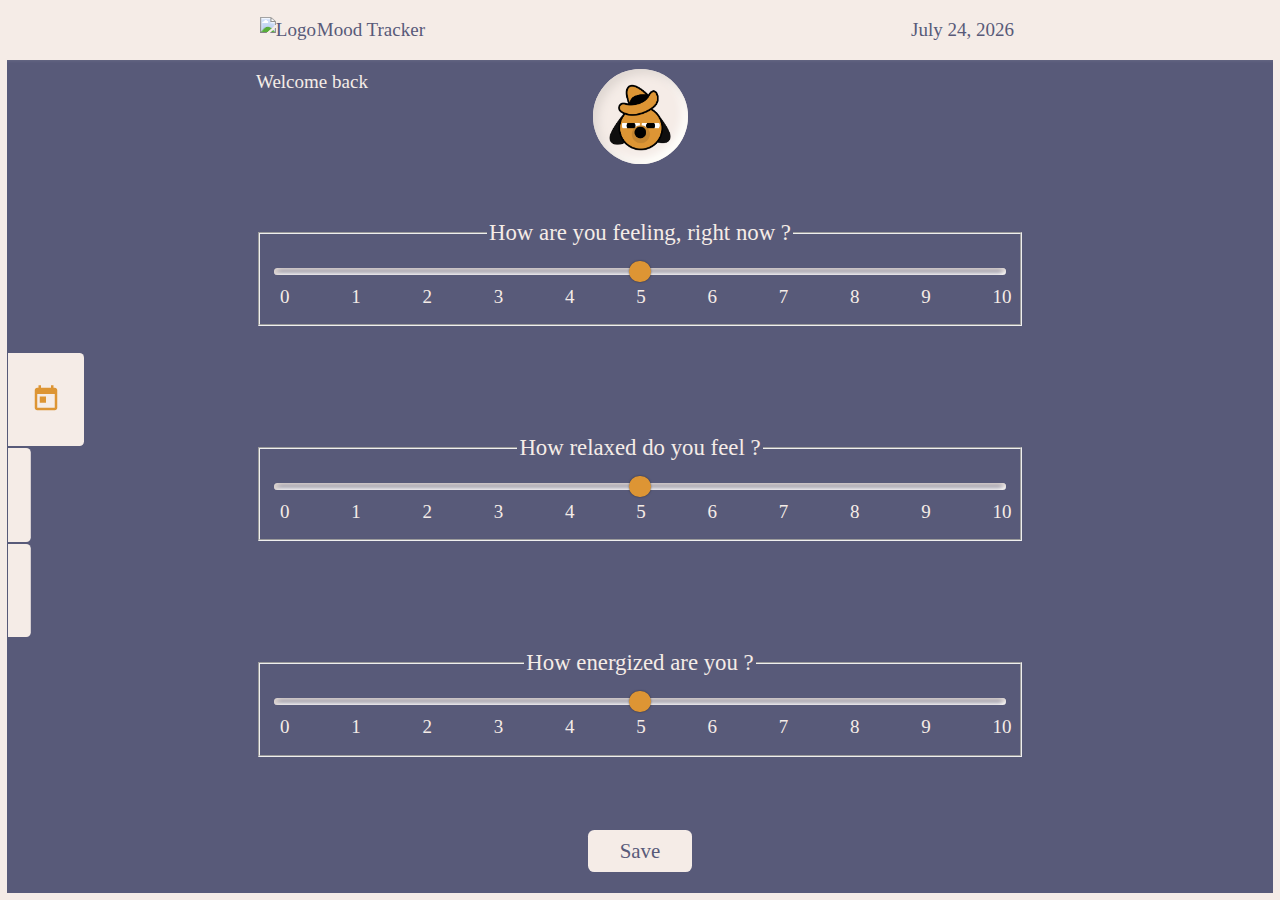
==== commit 97d9ff1c: "theme updated" ====
--- a/index.html
+++ b/index.html
@@ -104,8 +104,7 @@
             <h4 class="quote__headings">Quote of the day</h4>
             <blockquote class="quote__citation"></blockquote>
             <div class="quote__author overlay_author">----</div>
-            <video autoplay loop width="250" src="./images/brain.mp4"></video>
-            <span class="quote__close close_overlay">x</span>
+            <span class="quote__close close_overlay"></span>
           </div>
           <!-- <iframe src='https://my.spline.design/thisisfine-4e3aa9057db4171671eb6fd4aec4f048/' frameborder='0' width='100%' height='100%'></iframe> -->
         </div>
--- a/styles/style.css
+++ b/styles/style.css
@@ -64,8 +64,8 @@
   width: 100vw;
   overflow: hidden;
   min-height: 100vh;
-  color: #f5ece7;
-  background-color: #585a79;
+  color: #585a79;
+  background-color: #f5ece7;
 }
 
 .flex {
@@ -109,15 +109,15 @@
 }
 
 button, .button {
-  font-family: VT323, cursive;
+  font-family: cursive;
   position: relative;
   display: inline-block;
   padding: 0.8rem 2rem;
   border: 0;
   border-radius: 50px;
   cursor: pointer;
-  background-color: #585a79;
-  color: #f5ece7;
+  background-color: #f5ece7;
+  color: #585a79;
   font-weight: 400;
   -webkit-transition: opacity 300ms ease-in-out;
   transition: opacity 300ms ease-in-out;
@@ -160,12 +160,12 @@
 }
 
 .header {
-  background-color: #585a79;
-  color: #f5ece7;
+  background-color: #f5ece7;
+  color: #585a79;
   top: 0;
   width: 100%;
-  -webkit-box-shadow: 0 1px 3px rgba(88, 90, 121, 0.1);
-          box-shadow: 0 1px 3px rgba(88, 90, 121, 0.1);
+  -webkit-box-shadow: 0 1px 3px rgba(245, 236, 231, 0.1);
+          box-shadow: 0 1px 3px rgba(245, 236, 231, 0.1);
   position: sticky;
   position: -webkit-sticky;
 }
@@ -186,7 +186,7 @@
 .header__banner__logo__brand {
   font-size: 1em;
   font-weight: lighter;
-  font-family: VT323, cursive;
+  font-family: cursive;
 }
 
 .header__banner__date {
@@ -199,14 +199,14 @@
           flex-grow: 1;
   position: relative;
   padding: 0em 2em;
-  border-right: 0.4em solid #585a79;
-  border-left: 0.4em solid #585a79;
+  border-right: 0.4em solid #f5ece7;
+  border-left: 0.4em solid #f5ece7;
 }
 
 @media screen and (min-width: 1024px) {
   .main {
-    border-bottom: 0.4em solid #585a79;
-    border-right: 0.4em solid #585a79;
+    border-bottom: 0.4em solid #f5ece7;
+    border-right: 0.4em solid #f5ece7;
   }
 }
 
@@ -242,7 +242,7 @@
   z-index: 5;
   -webkit-backdrop-filter: blur(5px);
           backdrop-filter: blur(5px);
-  background-color: rgba(88, 90, 121, 0.25);
+  background-color: rgba(245, 236, 231, 0.25);
 }
 
 .main .tab__today__overlay iframe {
@@ -272,8 +272,8 @@
 .main .tab__today__overlay .quote__headings {
   display: block;
   margin: auto;
-  background-color: #585a79;
-  color: white;
+  text-decoration: underline;
+  color: #585a79;
   width: -webkit-max-content;
   width: -moz-max-content;
   width: max-content;
@@ -281,7 +281,7 @@
 }
 
 .main .tab__today__overlay .quote__citation {
-  font-family: VT323, cursive;
+  font-family: cursive;
   margin: 1em 0 0;
 }
 
@@ -299,7 +299,7 @@
   top: 0.5em;
   right: 1em;
   border-radius: 5px;
-  color: #f5ece7;
+  color: #585a79;
   height: 22px;
   width: 22px;
   opacity: 0.7;
@@ -309,7 +309,7 @@
 .main .tab__today__overlay .quote__close::before, .main .tab__today__overlay .quote__close::after {
   position: absolute;
   left: 15px;
-  content: " ";
+  content: "";
   height: 23px;
   width: 2px;
   background-color: #333;
@@ -333,11 +333,11 @@
   font-size: 1rem;
   font-weight: lighter;
   margin: 0 0 0.1em;
-  font-family: VT323, cursive;
+  font-family: cursive;
 }
 
 .main .tab__today__greetings .greetings__text {
-  font-family: VT323, cursive;
+  font-family: cursive;
   font-size: 0.9rem;
   display: none;
 }
@@ -432,7 +432,7 @@
   width: 100%;
   height: 0.5em;
   border-radius: 5px;
-  background: #f5ece7;
+  background: #585a79;
   -webkit-box-shadow: inset 3px 3px 5px #ddd4d0, inset -3px -3px 5px #fffffe;
           box-shadow: inset 3px 3px 5px #ddd4d0, inset -3px -3px 5px #fffffe;
   outline: 0;
@@ -449,10 +449,8 @@
   -webkit-box-shadow: 0 0 2px rgba(0, 0, 0, 0.5);
           box-shadow: 0 0 2px rgba(0, 0, 0, 0.5);
   outline: none;
-  background: #585a79;
-  cursor: pointer;
-  -webkit-box-shadow: 3px 3px 5px #ddd4d0, -3px -3px 5px #fffffe;
-          box-shadow: 3px 3px 5px #ddd4d0, -3px -3px 5px #fffffe;
+  background: #DD9534;
+  cursor: pointer;
 }
 
 .main .tab__today .mood__form .sliders__input::-moz-range-thumb {
@@ -460,8 +458,7 @@
   height: 1.6em;
   border-radius: 50%;
   cursor: pointer;
-  background: #f5ece7;
-  box-shadow: inset 3px 3px 5px #ddd4d0, inset -3px -3px 5px #fffffe;
+  background: #585a79;
   outline: 0;
   margin: 0;
 }
@@ -474,7 +471,7 @@
 }
 
 .main .tab__today .mood__form .sliders__labels {
-  color: rgba(88, 90, 121, 0.9);
+  color: rgba(245, 236, 231, 0.9);
   font-size: 0.9em;
   padding: 0;
   margin-bottom: 0.2em;
@@ -507,8 +504,8 @@
 }
 
 .main .tab__history__contents .month_history .days_cards_slider .day_card {
-  background-color: #f5ece7;
-  color: #585a79;
+  background-color: #585a79;
+  color: #f5ece7;
   margin: 0em 0.2em;
   padding: 0.2em 0.5em;
   border-radius: 0.3em;
@@ -518,8 +515,8 @@
 }
 
 .main .tab__history__contents .month_history .days_cards_slider .day_card.current_day {
-  background-color: #585a79;
-  color: #f5ece7;
+  background-color: #f5ece7;
+  color: #585a79;
   -webkit-transform: translateY(-0.5em);
           transform: translateY(-0.5em);
 }
@@ -550,9 +547,10 @@
 }
 
 .main .tab__info__pseudo_text, .main .tab__info .highlighted {
-  color: #f5ece7;
-  background-color: #585a79;
+  color: #585a79;
+  background-color: #f5ece7;
   padding: 1px 6px;
+  min-width: 50px;
   border-radius: 0.2em;
   cursor: pointer;
   display: none;
@@ -567,7 +565,7 @@
 .main .tab__info__pseudo_input {
   border: none;
   outline: 0;
-  color: inherit;
+  color: #585a79;
   font-size: 1em;
   font-family: inherit;
   max-width: 7em;
@@ -622,7 +620,7 @@
 }
 
 .navigation .nav__link {
-  background-color: #585a79;
+  background-color: #f5ece7;
   -webkit-box-flex: 1;
       -ms-flex-positive: 1;
           flex-grow: 1;
@@ -630,8 +628,8 @@
   overflow: hidden;
   white-space: nowrap;
   font-size: 0.8em;
-  color: #f5ece7;
-  fill: #f5ece7;
+  color: #585a79;
+  fill: #585a79;
   text-decoration: none;
   cursor: pointer;
   -webkit-tap-highlight-color: transparent;
@@ -753,14 +751,14 @@
 .container {
   min-height: 100vh;
   width: 100%;
+  background-color: #585a79;
+}
+
+body {
   background-color: #f5ece7;
-}
-
-body {
-  background-color: #585a79;
   min-height: 100vh;
-  font-family: VT323, cursive;
-  color: #585a79;
+  font-family: cursive;
+  color: #f5ece7;
   -moz-user-select: none;
    -ms-user-select: none;
        user-select: none;
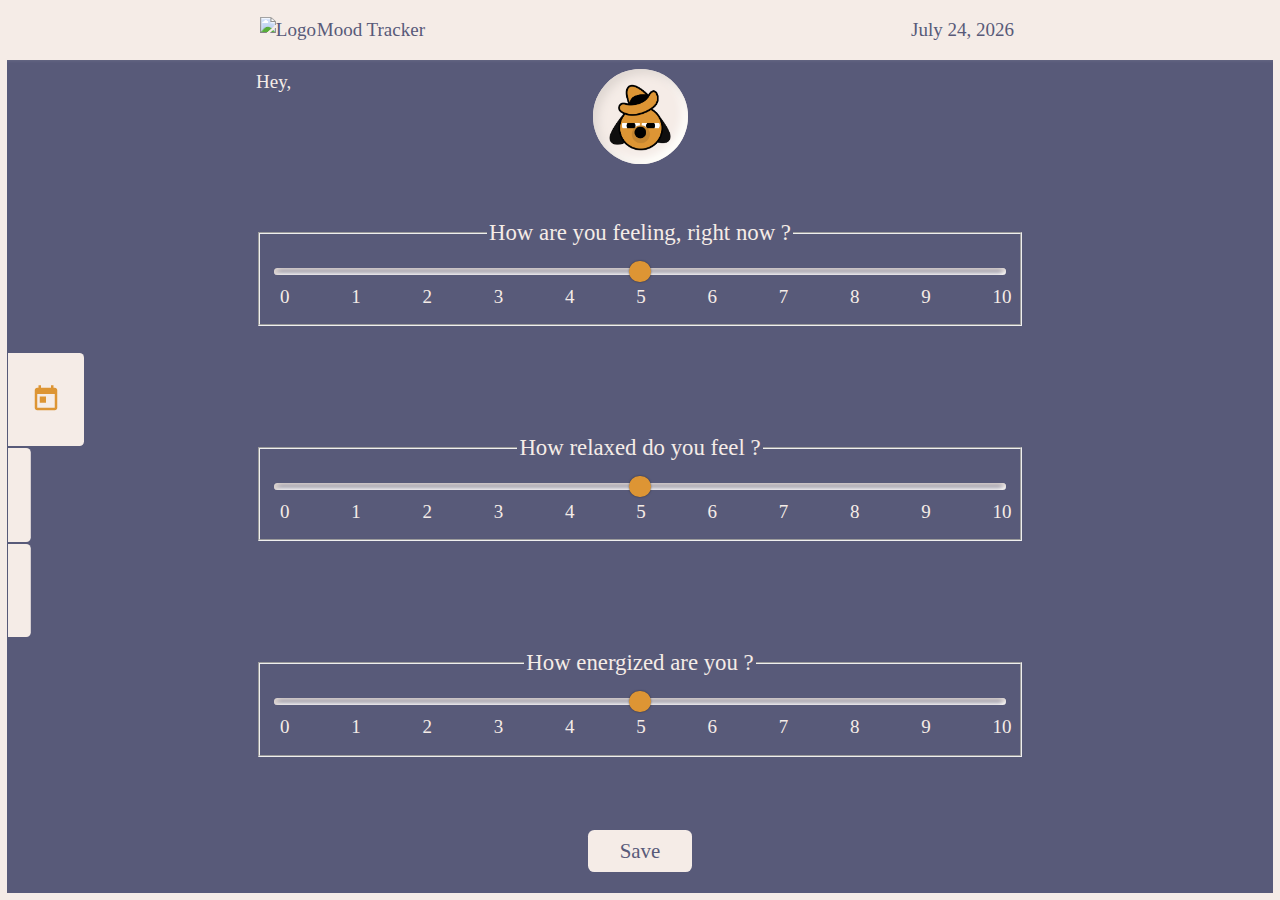
==== commit ed9b99b3: "reducing greetings" ====
--- a/index.html
+++ b/index.html
@@ -112,7 +112,7 @@
         <div class="tab__today__greetings header_contents">
           <div class="greetings">
             <h1 class="greetings__title hide-for-mobile-small">
-              Welcome back <span class="greetings__title__pseudo">-----</span>
+              Hey, <span class="greetings__title__pseudo">-----</span>
             </h1>
             <span class="greetings__text"> How're you feeling today ? </span>
           </div>
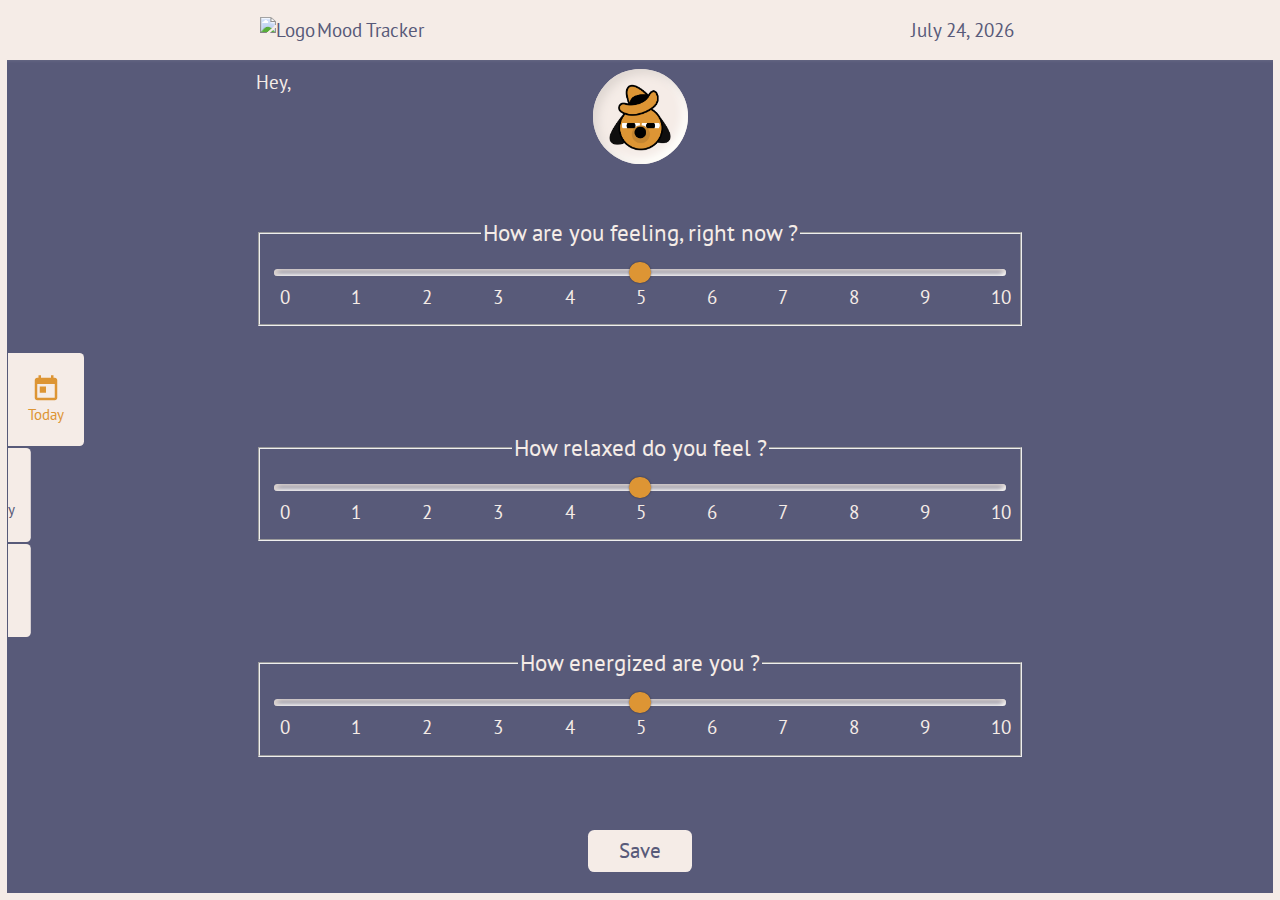
==== commit 4906e2ad: "updated fonts and navbar" ====
--- a/index.html
+++ b/index.html
@@ -221,10 +221,7 @@
             <form class="tab__info__pseudo_form">
               <input type="text" class="tab__info__pseudo_input" placeholder="insert">
             </form>
-            <div>
-
-              Can I change it?
-            </div>
+            
           </h4>
           <p>
             You can change your pseudo by clicking on the underlined alias above 
--- a/styles/style.css
+++ b/styles/style.css
@@ -109,7 +109,7 @@
 }
 
 button, .button {
-  font-family: cursive;
+  font-family: PTSans, sans-serif;
   position: relative;
   display: inline-block;
   padding: 0.8rem 2rem;
@@ -186,7 +186,7 @@
 .header__banner__logo__brand {
   font-size: 1em;
   font-weight: lighter;
-  font-family: cursive;
+  font-family: PTSans, sans-serif;
 }
 
 .header__banner__date {
@@ -281,7 +281,7 @@
 }
 
 .main .tab__today__overlay .quote__citation {
-  font-family: cursive;
+  font-family: PTSans, sans-serif;
   margin: 1em 0 0;
 }
 
@@ -333,11 +333,11 @@
   font-size: 1rem;
   font-weight: lighter;
   margin: 0 0 0.1em;
-  font-family: cursive;
+  font-family: PTSans, sans-serif;
 }
 
 .main .tab__today__greetings .greetings__text {
-  font-family: cursive;
+  font-family: PTSans, sans-serif;
   font-size: 0.9rem;
   display: none;
 }
@@ -601,6 +601,7 @@
   display: -ms-flexbox;
   display: flex;
   overflow-x: auto;
+  padding: 0.5em 1em;
 }
 
 @media screen and (min-width: 1024px) {
@@ -637,6 +638,26 @@
   transition: all 0.3s ease-in-out;
 }
 
+.navigation .nav__link:nth-child(1) {
+  border-radius: 30px 0px 0px 30px;
+}
+
+@media screen and (min-width: 1024px) {
+  .navigation .nav__link:nth-child(1) {
+    border-radius: 0 0.3em 0.3em 0;
+  }
+}
+
+.navigation .nav__link:nth-child(3) {
+  border-radius: 0px 30px 30px 0px;
+}
+
+@media screen and (min-width: 1024px) {
+  .navigation .nav__link:nth-child(3) {
+    border-radius: 0 0.3em 0.3em 0;
+  }
+}
+
 .navigation .nav__link .nav__icon {
   width: 30px;
   height: 30px;
@@ -664,7 +685,7 @@
 
 .navigation div.nav__link--active {
   fill: #DD9534;
-  color: #f3d9b7;
+  color: #DD9534;
 }
 
 @media screen and (min-width: 1024px) {
@@ -676,7 +697,6 @@
 
 .navigation .nav__text {
   font-size: 1em;
-  display: none;
 }
 
 @-webkit-keyframes shake {
@@ -757,7 +777,7 @@
 body {
   background-color: #f5ece7;
   min-height: 100vh;
-  font-family: cursive;
+  font-family: PTSans, sans-serif;
   color: #f5ece7;
   -moz-user-select: none;
    -ms-user-select: none;
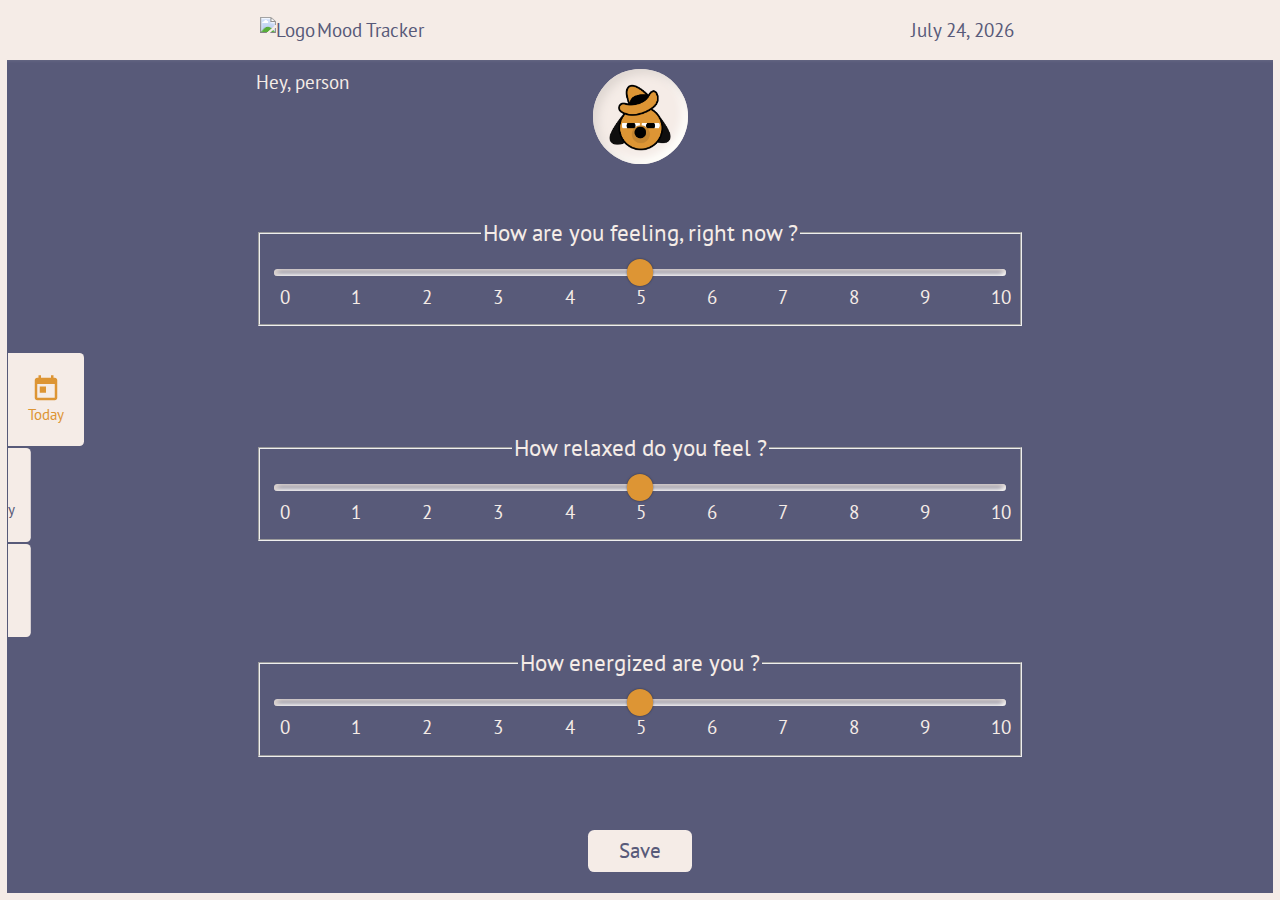
==== commit c79c9de6: "thumb size updated" ====
--- a/index.html
+++ b/index.html
@@ -2,7 +2,7 @@
   <meta charset="UTF-8">
   <meta name="viewport" content="width=device-width, initial-scale=1.0">
   <meta http-equiv="X-UA-Compatible" content="ie=edge">
-  <meta name="theme-color" content="#585a79">
+  <meta name="theme-color" content="#f5ece7">
   <link rel="stylesheet" href="styles/style.css">
   <meta name="description" content="Track your mood with this web app">
 
@@ -229,7 +229,7 @@
           <!-- <p>The results of this mood tracker are for reference only and do not rely on any scientific findings. </p> -->
           <!-- <h4>Community (coming soon)</h4> -->
           <!-- <p>Share your mood and see how others feel today</p> -->
-          <h4>Install this app on your device </h4>
+          <!-- <h4>Install this app on your device </h4>
           <h5>On Android or Desktop using Chrome</h5>
           <div class="pwa_access">
             <button class="pwa_access__button install_prompt">Install on device</button>
@@ -239,10 +239,10 @@
           <ol>
             <li>Tap the Share button in Safari.</li>
             <li>Tap the icon labeled "Add to Home Screen"</li>
-          </ol>
+          </ol> -->
           
           <h4>Copyright</h4>
-          <p>© 2020-2021 <a class="copyright__link highlighted" rel="noopener" target="_blank" href="https://yannicknana.fr">Yannick Nana</a>.  All rights reserved.</p>
+          <p>© 2020-2021 <a class="copyright__link highlighted" rel="noopener" target="_blank" href="https://yannicknana.fr">Yannick Nana</a>.  All rights reserved. All data saved locally</p>
         </div>
       </div>
       <!-- <canvas class="weekChart"></canvas> -->
--- a/styles/style.css
+++ b/styles/style.css
@@ -443,8 +443,8 @@
 .main .tab__today .mood__form .sliders__input::-webkit-slider-thumb {
   -webkit-appearance: none;
   appearance: none;
-  width: 1.6em;
-  height: 1.6em;
+  width: 2em;
+  height: 2em;
   border-radius: 50%;
   -webkit-box-shadow: 0 0 2px rgba(0, 0, 0, 0.5);
           box-shadow: 0 0 2px rgba(0, 0, 0, 0.5);
@@ -454,8 +454,8 @@
 }
 
 .main .tab__today .mood__form .sliders__input::-moz-range-thumb {
-  width: 1.6em;
-  height: 1.6em;
+  width: 2em;
+  height: 2em;
   border-radius: 50%;
   cursor: pointer;
   background: #585a79;
